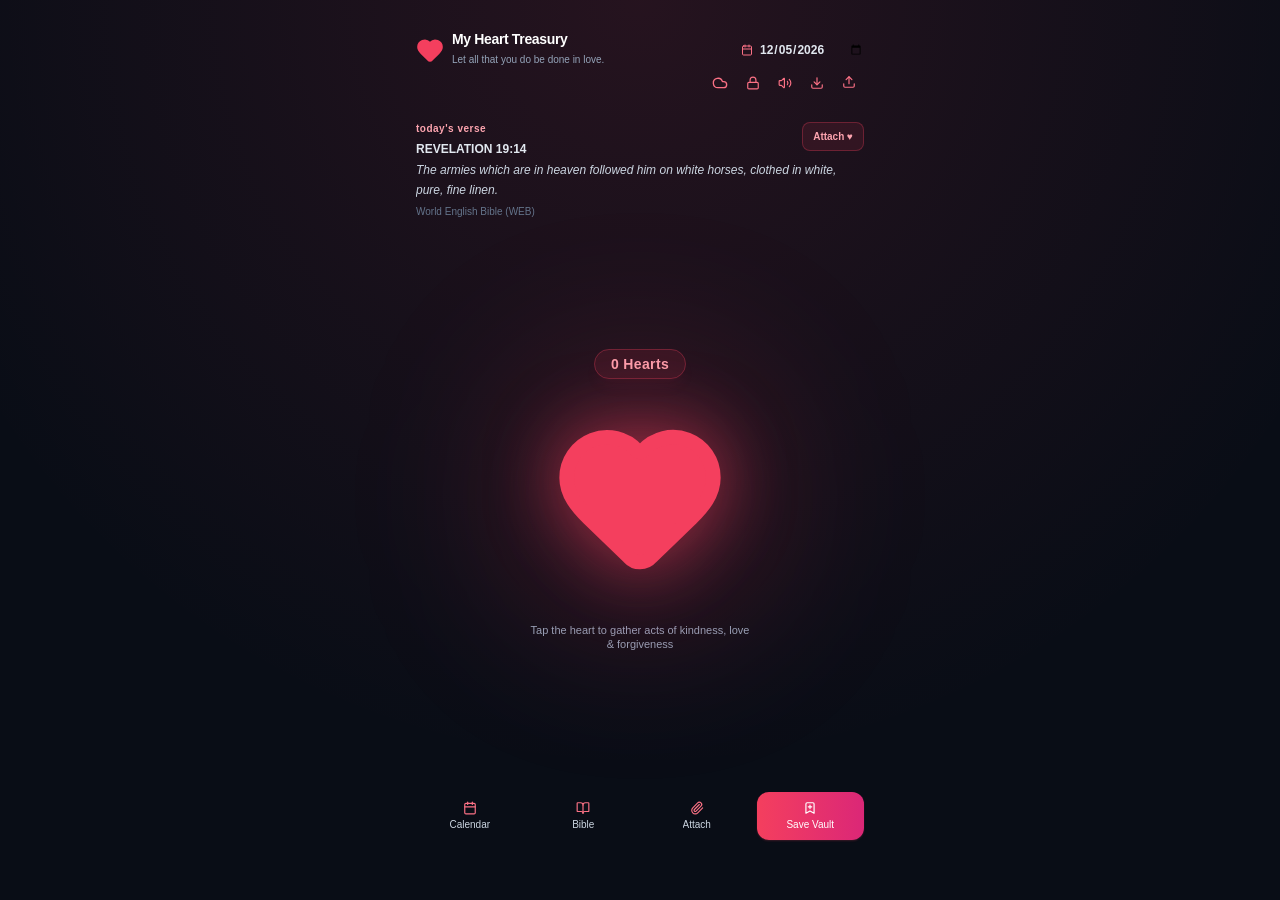
==== index.html @ 2ebb89ec "Update index.html" ====
<!DOCTYPE html>
<html lang="en">
<head>
    <meta charset="UTF-8">
    <meta name="viewport" content="width=device-width, initial-scale=1.0, viewport-fit=cover">
    <title>My Heart Treasury</title>
    
    <!-- Localized Content Security Policy (Zero Third-Party CDN Dependencies) -->
    <meta http-equiv="Content-Security-Policy" content="
        default-src 'self';
        script-src 'self' 'unsafe-inline' https://accounts.google.com;
        style-src 'self' 'unsafe-inline' https://fonts.googleapis.com;
        font-src 'self' https://fonts.gstatic.com;
        connect-src 'self' https://accounts.google.com https://www.googleapis.com;
        frame-src 'self' https://accounts.google.com;
        img-src 'self' data: blob: https://*.googleusercontent.com;
        media-src 'self' data: blob:;
        object-src 'none';
        base-uri 'self';
        form-action 'self';
    ">

    <!-- Google Identity Services Library -->
    <script src="https://accounts.google.com/gsi/client" async defer></script>
    
    <!-- PWA Manifest & Theme -->
    <link rel="manifest" href="manifest.json">
    <meta name="theme-color" content="#f43f5e">

    <!-- iOS Standalone App Support -->
    <meta name="mobile-web-app-capable" content="yes">
    <meta name="apple-mobile-web-app-capable" content="yes">
    <meta name="apple-mobile-web-app-status-bar-style" content="black-translucent">
    <meta name="apple-mobile-web-app-title" content="Heart Treasury">

    <!-- Localized Styling & Typography -->
    <link href="https://fonts.googleapis.com/css2?family=Plus+Jakarta+Sans:wght@300;400;500;600;700;800&display=swap" rel="stylesheet">
    <link rel="stylesheet" href="css/styles.css">

    <!-- Local Tailwind Engine & Local Icons -->
    <script src="js/tailwind.js"></script>
    <script src="js/lucide.js"></script>
</head>
<body class="treasury-body h-screen overflow-hidden flex flex-col justify-between p-4 pt-8">

    <!-- Compact App Header -->
    <header class="flex items-center justify-between w-full max-w-md mx-auto">
        <div class="flex items-center gap-2">
            <i data-lucide="heart" class="w-7 h-7 text-rose-500 fill-rose-500 animate-pulse"></i>
            <div>
                <h1 class="text-sm font-semibold text-white tracking-tight leading-none">My Heart Treasury</h1>
                <p class="text-[10px] text-slate-400 mt-1.5">Let all that you do be done in love.</p>
            </div>
        </div>
        
        <div class="flex items-center">
       <!-- Compact Session Bar -->
    <section class="flex items-center justify-between w-full max-w-md mx-auto">
        <div class="home-date-control flex items-center justify-center text-xs">
            <div class="flex items-center justify-center gap-1.5 text-slate-300 font-medium">
                <i data-lucide="calendar" class="w-3 h-3 text-rose-400"></i>
                <input type="date" id="savingsDate" class="bg-transparent text-slate-200 focus:outline-none font-semibold">
            </div>
    </header>
            
            <div class="flex items center justify-end gap-0.5 mt-0.2 mb-2 w-full max-w-md mx-auto">
    <!-- Google Drive Sync Button -->
    <button id="gdriveSyncBtn" class="p-2 rounded-xl bg-transparent text-rose-400 hover:bg-slate-700/50 transition" title="Sync to Google Drive">
        <i data-lucide="cloud" class="w-4 h-4"></i>
    </button>
    <button id="openPinSettingsBtn" class="p-2 rounded-xl bg-transparent text-rose-400 hover:bg-slate-700/50 transition" title="Set PIN Lock">
        <i data-lucide="lock" class="w-3.5 h-3.5"></i>
    </button>
    <button id="soundToggleBtn" class="p-2 rounded-xl bg-transparent text-rose-400 hover:bg-slate-700/50 transition" aria-label="Toggle Sound">
        <i id="soundIcon" data-lucide="volume-2" class="w-3.5 h-3.5"></i>
    </button>
    <button id="exportBtn" class="p-2 rounded-xl bg-transparent text-rose-400 hover:bg-slate-700/50 transition" title="Export Backup">
        <i data-lucide="download" class="w-3.5 h-3.5"></i>
    </button>
    <label id="importBtn" class="p-2 rounded-xl bg-transparent text-rose-400 hover:bg-slate-700/50 transition cursor-pointer" title="Import Backup">
        <i data-lucide="upload" class="w-3.5 h-3.5"></i>
        <input type="file" id="importFileInput" accept=".json" class="hidden">
    </label>
</div>
    </section>
    <!-- Compact Verse of the Day — Main Screen -->
    <section
        id="homeVerseOfDay"
        class="home-vod-card w-full max-w-md mx-auto rounded-xl bg-transparent"
        aria-label="Verse of the Day"
    >
        <div class="flex items-center justify-between gap-2">
            <div class="min-w-0">
                <span class="text-[10px] font-bold text-rose-300 lowercase tracking-wider">
                    Today's Verse
                </span>
                <p
                    id="vodReference"
                    class="text-xs font-semibold text-slate-200 mt-0.5"
                >
                    Loading reference...
                </p>
            </div>

            <button
                id="attachVodBtn"
                type="button"
                class="shrink-0 px-2.5 py-1.5 rounded-lg text-[10px] font-semibold text-rose-300 border border-rose-500/30 bg-rose-500/10 hover:bg-rose-500/20"
                title="Attach today's Bible verse to your heart deposit"
            >
                Attach ♥
            </button>
        </div>

        <p
            id="vodText"
            class="text-xs text-slate-300 italic leading-relaxed mt-1"
            style="display:-webkit-box;-webkit-line-clamp:2;-webkit-box-orient:vertical;overflow:hidden;"
        >
            Loading today's Scripture...
        </p>

        <p
            id="vodVersionLabel"
            class="text-[10px] text-slate-500 mt-1"
        ></p>
    </section>
    <!-- The Beating Heart Centerpiece -->
    <section class="home-heart-section flex-1 flex flex-col items-center justify-center relative w-full max-w-md mx-auto">
        <div id="particleCanvas" class="particle-layer"></div>

        <!-- Heart Badge Counter -->
        <div class="mb-4">
            <span id="heartCountBadge" class="px-4 py-1.5 rounded-full bg-rose-500/10 border border-rose-500/30 text-rose-300 font-bold text-sm tracking-wide shadow-lg shadow-rose-500/5">0 Hearts</span>
        </div>

        <!-- Big Beating Red Heart Button -->
        <button id="tapHeartBtn" class="heart-trigger-btn beating-heart group relative focus:outline-none transition-transform active:scale-95 flex items-center justify-center p-4" aria-label="Collect Heart">
            <div class="absolute inset-0 bg-rose-500/20 blur-3xl rounded-full scale-125 animate-pulse"></div>
            <i data-lucide="heart" class="heart-svg w-36 h-36 md:w-44 md:h-44 text-rose-500 fill-rose-500 drop-shadow-[0_0_35px_rgba(244,63,94,0.6)]"></i>
        </button>
        
        <p class="text-[11px] text-slate-400 text-center mt-6 max-w-[220px] font-medium leading-tight">
            Tap the heart to gather acts of kindness, love & forgiveness
        </p>
    </section>

   <!-- Bottom Action Bar: Calendar, Bible, Attach & Save Vault (Smaller & Transparent) -->
<div class="home-action-bar w-full max-w-md mx-auto grid grid-cols-4 gap-1.5 pt-2">
    <button id="openCalendarBtn" class="py-1.5 px-1 bg-transparent hover:bg-white/5 text-slate-300 hover:text-white rounded-xl font-medium text-[10px] flex flex-col items-center justify-center gap-0.5 transition-colors">
        <i data-lucide="calendar" class="w-3.5 h-3.5 text-rose-400"></i>
        <span>Calendar</span>
    </button>

    <button id="openBibleModalBtn" class="py-1.5 px-1 bg-transparent hover:bg-white/5 text-slate-300 hover:text-white rounded-xl font-medium text-[10px] flex flex-col items-center justify-center gap-0.5 transition-colors">
        <i data-lucide="book-open" class="w-3.5 h-3.5 text-rose-400"></i>
        <span>Bible</span>
    </button>

    <button id="openAttachmentModalBtn" class="py-1.5 px-1 bg-transparent hover:bg-white/5 text-slate-300 hover:text-white rounded-xl font-medium text-[10px] flex flex-col items-center justify-center gap-0.5 transition-colors">
        <i data-lucide="paperclip" class="w-3.5 h-3.5 text-rose-400"></i>
        <span id="attachmentIndicator" class="truncate max-w-[70px]">Attach</span>
    </button>

    <button id="saveTreasuryBtn" class="py-1.5 px-1 bg-gradient-to-r from-rose-500 to-pink-600 hover:from-rose-600 hover:to-pink-700 text-white rounded-xl font-medium text-[10px] flex flex-col items-center justify-center gap-0.5 shadow-sm shadow-rose-500/20 transition-all">
        <i data-lucide="bookmark-plus" class="w-3.5 h-3.5"></i>
        <span>Save Vault</span>
    </button>
</div>

    <!-- Bible Study Modal Interface -->
    <div id="bibleStudyModal" class="modal-backdrop hidden">
        <div class="modal-card max-w-2xl h-[85vh] flex flex-col">
            <!-- Header -->
            <div class="modal-header border-b border-slate-800 pb-3">
                <div class="flex items-center gap-2">
                    <i data-lucide="book-open" class="text-rose-400 w-5 h-5"></i>
                    <h3 class="font-bold text-slate-100">Heart Treasury Bible Study</h3>
                </div>
                <button id="closeBibleModalBtn" class="modal-close-btn">&times;</button>
            </div>

            <!-- Controls Toolbar: Version Selector -->
            <div class="py-3 flex items-center justify-between gap-2 border-b border-slate-800/60">
                <select id="bibleVersionSelect" class="w-full bg-slate-800 border border-slate-700 text-xs text-slate-200 rounded-xl px-3 py-2 focus:outline-none focus:border-rose-500">
                    <!-- Populated dynamically -->
                </select>
            </div>

            <!-- Scripture Reading Pane -->
            <div id="bibleReaderContent" class="flex-1 overflow-y-auto space-y-3 pr-2 my-2 text-slate-200 text-sm">
                <!-- Dynamic Scripture verses -->
            </div>

           
<!-- Bible Reader Bottom Action Dock -->
<div class="bible-reader-footer">

    <div class="bible-footer-top">
        <span id="bibleReadingReference"
              class="text-slate-400 font-medium">
            Genesis 1
        </span>

        <!-- Icon-only action dock -->
        <div id="bibleActionDock"
             class="bible-action-dock"
             role="toolbar"
             aria-label="Bible verse actions">

            <button id="bibleHighlightBtn"
                    type="button"
                    class="bible-icon-action"
                    aria-label="Highlight selected verses"
                    title="Highlight">
                <i data-lucide="highlighter"></i>
            </button>

            <button id="bibleBookmarkBtn"
                    type="button"
                    class="bible-icon-action"
                    aria-label="Bookmark selected verses"
                    title="Bookmark">
                <i data-lucide="bookmark"></i>
            </button>

            <button id="bibleCopyBtn"
                    type="button"
                    class="bible-icon-action"
                    aria-label="Copy selected verses"
                    title="Copy">
                <i data-lucide="copy"></i>
            </button>

            <button id="attachSelectedVersesBtn"
                    type="button"
                    class="bible-icon-action"
                    aria-label="Attach selected verses to Heart Treasury"
                    title="Attach to Heart">
                <i data-lucide="heart"></i>
            </button>

            <button id="downloadVerseImgBtn"
                    type="button"
                    class="bible-icon-action"
                    aria-label="Download selected verse as an image"
                    title="Download verse image">
                <i data-lucide="image"></i>
            </button>

        </div>
    </div>

    <!-- Small highlight palette; hidden until requested -->
    <div id="bibleHighlightMenu"
         class="bible-highlight-menu hidden">

        <select id="bibleHighlightColorSelect"
                class="bible-highlight-select"
                aria-label="Choose highlight color">

            <option value="yellow">Yellow</option>
            <option value="green">Green</option>
            <option value="blue">Blue</option>
            <option value="pink">Pink</option>

        </select>

        <button id="applyBibleHighlightBtn"
                type="button"
                class="bible-icon-action"
                aria-label="Apply highlight"
                title="Apply highlight">
            <i data-lucide="check"></i>
        </button>

        <button id="removeBibleHighlightBtn"
                type="button"
                class="bible-icon-action"
                aria-label="Remove highlight"
                title="Remove highlight">
            <i data-lucide="eraser"></i>
        </button>

    </div>

    <!-- Accessible status announcements -->
    <span id="bibleHighlightStatus"
          class="sr-only"
          aria-live="polite"></span>

    <span id="bibleSelectionStatus"
          class="sr-only"
          aria-live="polite"></span>

</div>

    </div> <!-- Closes bible-reader-footer -->

</div> <!-- Closes modal-card -->
</div> <!-- Closes bibleStudyModal -->

<!-- PIN Lock / Startup Modal -->
    <div id="pinLockModal" class="fixed inset-0 bg-slate-950/90 z-50 flex items-center justify-center hidden">
        <div class="bg-slate-900 border border-slate-800 p-6 rounded-2xl max-w-sm w-full text-center space-y-4 shadow-2xl">
            <div class="text-rose-400 text-3xl" id="pinIcon">🔒</div>
            <h2 id="pinModalTitle" class="text-xl font-bold text-slate-100">Unlock Your Treasury</h2>
            <p id="pinModalDesc" class="text-xs text-slate-400">Enter your PIN code to access your vault.</p>
            
            <input type="password" id="pinInput" maxlength="6" class="w-full bg-slate-800 border border-slate-700 text-center text-2xl tracking-widest rounded-xl py-2.5 text-white focus:outline-none focus:border-rose-500" placeholder="••••" autocomplete="off">
            
            <button id="submitPinBtn" class="w-full bg-rose-500 hover:bg-rose-600 text-white font-semibold py-2.5 rounded-xl transition shadow-lg shadow-rose-500/20">Unlock</button>
            <button id="cancelPinBtn" class="text-xs text-slate-500 hover:text-slate-400 hidden">Cancel</button>
        </div>
    </div>

    <!-- Custom Styled App Modal / Dialog -->
    <div id="appModal" class="fixed inset-0 bg-slate-950/90 z-50 flex items-center justify-center hidden">
        <div class="bg-slate-900 border border-slate-800 p-6 rounded-2xl max-w-sm w-full text-center space-y-4 shadow-2xl">
            <div class="text-rose-400 text-3xl" id="appModalIcon">✨</div>
            <h2 id="appModalTitle" class="text-xl font-bold text-slate-100">Notice</h2>
            <p id="appModalDesc" class="text-xs text-slate-400">Message goes here...</p>
            
            <input type="password" id="appModalInput" maxlength="6" class="w-full bg-slate-800 border border-slate-700 text-center text-2xl tracking-widest rounded-xl py-2.5 text-white focus:outline-none focus:border-rose-500 hidden" placeholder="••••" autocomplete="off">
            
            <div class="flex gap-2 pt-2">
                <button id="appModalCancelBtn" class="flex-1 bg-slate-800 hover:bg-slate-700 text-slate-300 font-semibold py-2.5 rounded-xl transition hidden">Cancel</button>
                <button id="appModalOkBtn" class="flex-1 bg-rose-500 hover:bg-rose-600 text-white font-semibold py-2.5 rounded-xl transition shadow-lg shadow-rose-500/20">OK</button>
            </div>
        </div>
    </div>

    <!-- Attachment Modal -->
    <div id="attachmentModal" class="modal-backdrop hidden">
        <div class="modal-card">
            <div class="modal-header">
                <h3>Attach Memory Note</h3>
                <button id="closeAttachmentModalBtn" class="modal-close-btn">&times;</button>
            </div>

            <div class="space-y-4">
                <div>
                    <label class="form-label" for="heartNoteInput">Memory Note (Kindness, Love & Forgiveness)</label>
                    <textarea id="heartNoteInput" rows="2" placeholder="Write a note of kindness, love, or forgiveness..." class="form-input"></textarea>
                </div>

                <div class="space-y-2">
                    <label class="form-label">Add Media (Photo or 3s Video Clip)</label>
                    <div class="flex gap-2">
                        <label class="btn-media-choice">
                            <i data-lucide="image" class="w-4 h-4"></i>
                            <span>Upload Photo</span>
                            <input type="file" id="photoInput" accept="image/*" class="hidden">
                        </label>

                        <button id="startRecorderBtn" class="btn-media-choice">
                            <i data-lucide="video" class="w-4 h-4"></i>
                            <span id="recorderStatusLabel">Record 3s Clip</span>
                        </button>
                    </div>
                </div>

                <div id="cameraViewportContainer" class="camera-preview hidden">
                    <video id="cameraPreview" autoplay muted playsinline class="w-full h-40 object-cover rounded-lg"></video>
                    <div id="recordProgress" class="progress-bar-fill"></div>
                </div>

                <div id="mediaPreviewBox" class="media-preview-container hidden">
                    <div id="previewContent"></div>
                    <button id="clearMediaBtn" class="btn-clear-media">Remove Media</button>
                </div>
            </div>

            <div class="modal-footer mt-4">
                <button id="confirmAttachmentBtn" class="btn-primary w-full justify-center">Confirm Attachment</button>
            </div>
        </div>
    </div>

    <!-- Calendar & History Modal -->
    <div id="calendarModal" class="modal-backdrop hidden">
        <div class="modal-card max-w-xl">
            <div class="modal-header">
                <div class="flex items-center gap-2">
                    <i data-lucide="calendar" class="text-rose-400 w-5 h-5"></i>
                    <h3 id="calendarMonthLabel">Calendar Treasury</h3>
                </div>
                <button id="closeCalendarModalBtn" class="modal-close-btn">&times;</button>
            </div>

            <div id="calendarGrid" class="calendar-grid"></div>

            <div class="date-summary-card">
                <div>
                    <h4 id="selectedDateTitle" class="font-semibold text-rose-300">Select a Date</h4>
                    <p id="selectedDateHeartsCount" class="text-xs text-slate-400">Total hearts: 0</p>
                </div>
                <button id="viewMemoriesBtn" class="btn-secondary hidden">
                    <i data-lucide="eye" class="w-4 h-4 text-rose-400"></i>
                    <span>View Day's Memories</span>
                </button>
            </div>
        </div>
    </div>

    <!-- Timeline / Day's Memories Modal -->
    <div id="timelineModal" class="modal-backdrop hidden">
        <div class="modal-card max-w-md">
            <div class="modal-header">
                <h3 id="timelineModalTitle" class="font-bold text-rose-300">Memories</h3>
                <button id="closeTimelineModalBtn" class="modal-close-btn">&times;</button>
            </div>
            <div id="timelineList" class="timeline-scroll-container"></div>
        </div>
    </div>

    <!-- Core Scripts (Including bible.js added safely) -->
    <script src="js/storage.js"></script>
    <script src="js/audio.js"></script>
    <script src="js/media.js"></script>
    <script src="js/bible.js"></script>
    <script src="js/app.js"></script>

    <!-- Force Lucide Icon Rendering -->
    <script>
        document.addEventListener('DOMContentLoaded', () => {
            if (typeof lucide !== 'undefined' && lucide.createIcons) {
                lucide.createIcons();
            }
        });
    </script>
</body>
</html>
---- css/styles.css ----
:root {
    --bg-dark: #090d16;
    --card-bg: rgba(15, 23, 42, 0.75);
    --card-border: rgba(244, 63, 94, 0.18);
    --rose-accent: #f43f5e;
    --blue-accent: #3b82f6;
}

body.treasury-body {
    background-color: var(--bg-dark);
    background-image: radial-gradient(circle at 50% 0%, rgba(244, 63, 94, 0.12), transparent 70%);
    color: #f8fafc;
    font-family: 'Plus Jakarta Sans', sans-serif;
    height: 100vh;
    max-height: 100vh;
    overflow: hidden;
    margin: 0;
    box-sizing: border-box;
    -webkit-tap-highlight-color: transparent;
}

button, label {
    touch-action: manipulation;
}

.header-container {
    max-width: 56rem;
    margin: 0 auto;
    display: flex;
    justify-content: space-between;
    align-items: center;
    width: 100%;
}

.logo-group {
    display: flex;
    align-items: center;
    gap: 0.75rem;
}

.logo-icon {
    width: 2rem;
    height: 2rem;
}

.logo-title {
    font-size: 1.25rem;
    font-weight: 700;
    letter-spacing: -0.02em;
}

.logo-subtitle {
    font-size: 0.75rem;
    color: #94a3b8;
}

.header-actions {
    display: flex;
    align-items: center;
    gap: 0.5rem;
}

.workspace-grid {
    max-width: 56rem;
    margin: 0 auto;
    display: grid;
    grid-template-columns: 1fr;
    gap: 1rem;
    width: 100%;
}

@media (min-width: 768px) {
    .workspace-grid {
        grid-template-columns: 1fr 1.3fr;
    }
}

.glass-panel {
    background: var(--card-bg);
    backdrop-filter: blur(16px);
    border: 1px solid var(--card-border);
    border-radius: 1rem;
    padding: 1.25rem;
    box-shadow: 0 20px 25px -5px rgba(0, 0, 0, 0.5);
}

.section-title {
    display: flex;
    align-items: center;
    gap: 0.5rem;
    font-weight: 600;
}

.form-label {
    display: block;
    font-size: 0.75rem;
    font-weight: 500;
    color: #94a3b8;
    margin-bottom: 0.375rem;
}

.form-input {
    width: 100%;
    background: rgba(30, 41, 59, 0.8);
    border: 1px solid #334155;
    border-radius: 0.5rem;
    padding: 0.5rem 0.75rem;
    color: #fff;
    font-size: 0.875rem;
    outline: none;
    transition: border-color 0.2s;
}

.form-input:focus {
    border-color: var(--rose-accent);
}

.btn-duration {
    background: rgba(30, 41, 59, 0.6);
    border: 1px solid #334155;
    color: #94a3b8;
    padding: 0.375rem 0.625rem;
    border-radius: 0.375rem;
    font-size: 0.7rem;
    font-weight: 600;
    cursor: pointer;
    transition: all 0.2s;
}

.btn-duration.active {
    background: rgba(244, 63, 94, 0.2);
    border-color: var(--rose-accent);
    color: #fecdd3;
}

.timer-display-card {
    background: rgba(15, 23, 42, 0.9);
    border: 1px solid #1e293b;
    border-radius: 0.75rem;
    padding: 0.75rem;
    text-align: center;
}

.timer-label {
    font-size: 0.65rem;
    text-transform: uppercase;
    letter-spacing: 0.05em;
    color: #64748b;
}

.timer-value {
    font-size: 1.5rem;
    font-weight: 800;
    color: var(--rose-accent);
    font-family: monospace;
}

.heart-trigger-btn {
    background: transparent;
    border: none;
    cursor: pointer;
    outline: none;
    transition: transform 0.15s cubic-bezier(0.175, 0.885, 0.32, 1.275);
    display: flex;
    align-items: center;
    justify-content: center;
}

.heart-trigger-btn:active {
    transform: scale(0.88);
}

.heart-svg {
    fill: var(--rose-accent);
    color: var(--rose-accent);
}

.count-badge {
    background: rgba(244, 63, 94, 0.15);
    border: 1px solid rgba(244, 63, 94, 0.3);
    color: #fecdd3;
    padding: 0.25rem 0.875rem;
    border-radius: 9999px;
    font-size: 0.875rem;
    font-weight: 700;
}

.tap-hint {
    font-size: 0.75rem;
    color: #64748b;
    margin-top: 0.75rem;
    text-align: center;
}

.action-bar {
    margin-top: 1rem;
    display: flex;
    gap: 0.75rem;
    width: 100%;
}

.btn-primary {
    background: var(--rose-accent);
    color: #fff;
    font-weight: 600;
    font-size: 0.875rem;
    padding: 0.5rem 1rem;
    border-radius: 0.5rem;
    display: flex;
    align-items: center;
    gap: 0.5rem;
    cursor: pointer;
    border: none;
}

.btn-secondary {
    background: rgba(30, 41, 59, 0.8);
    border: 1px solid #334155;
    color: #e2e8f0;
    font-size: 0.875rem;
    padding: 0.625rem 1rem;
    border-radius: 0.5rem;
    display: flex;
    align-items: center;
    gap: 0.5rem;
    cursor: pointer;
    flex: 1;
    justify-content: center;
}

.btn-blue-save {
    background: var(--blue-accent);
    color: #fff;
    font-weight: 600;
    font-size: 0.875rem;
    padding: 0.625rem 1.25rem;
    border-radius: 0.5rem;
    display: flex;
    align-items: center;
    gap: 0.5rem;
    cursor: pointer;
    border: none;
    box-shadow: 0 4px 14px rgba(59, 130, 246, 0.35);
}

.btn-icon {
    background: rgba(30, 41, 59, 0.8);
    border: 1px solid #334155;
    padding: 0.5rem;
    border-radius: 0.5rem;
    cursor: pointer;
    display: inline-flex;
    align-items: center;
    justify-content: center;
}

.modal-backdrop {
    position: fixed;
    inset: 0;
    background: rgba(0, 0, 0, 0.75);
    backdrop-filter: blur(8px);
    display: flex;
    align-items: center;
    justify-content: center;
    padding: 1rem;
    z-index: 50;
}

.modal-card {
    background: #0f172a;
    border: 1px solid #334155;
    border-radius: 1rem;
    padding: 1.5rem;
    width: 100%;
    max-width: 28rem;
    box-shadow: 0 25px 50px -12px rgba(0, 0, 0, 0.7);
}

.modal-header {
    display: flex;
    justify-content: space-between;
    align-items: center;
    margin-bottom: 1rem;
}

.modal-close-btn {
    color: #64748b;
    font-size: 1.5rem;
    line-height: 1;
    cursor: pointer;
    background: transparent;
    border: none;
}

.btn-media-choice {
    flex: 1;
    background: rgba(30, 41, 59, 0.6);
    border: 1px dashed #475569;
    padding: 0.75rem;
    border-radius: 0.5rem;
    display: flex;
    align-items: center;
    justify-content: center;
    gap: 0.5rem;
    font-size: 0.75rem;
    color: #cbd5e1;
    cursor: pointer;
}

.camera-preview {
    position: relative;
    border-radius: 0.5rem;
    overflow: hidden;
    background: #000;
}

.progress-bar-fill {
    position: absolute;
    bottom: 0;
    left: 0;
    height: 4px;
    background: var(--rose-accent);
    width: 0%;
    transition: width 0.1s linear;
}

.media-preview-container {
    margin-top: 0.5rem;
    padding: 0.5rem;
    background: #1e293b;
    border-radius: 0.5rem;
    border: 1px solid #334155;
}

.btn-clear-media {
    margin-top: 0.5rem;
    font-size: 0.75rem;
    color: var(--rose-accent);
    text-decoration: underline;
    background: transparent;
    border: none;
    cursor: pointer;
}

.calendar-grid {
    display: grid;
    grid-template-columns: repeat(7, 1fr);
    gap: 0.375rem;
    margin-block: 1rem;
}

.calendar-day-cell {
    aspect-ratio: 1;
    border-radius: 0.5rem;
    background: rgba(30, 41, 59, 0.5);
    border: 1px solid rgba(51, 65, 85, 0.5);
    display: flex;
    flex-direction: column;
    align-items: center;
    justify-content: center;
    font-size: 0.75rem;
    cursor: pointer;
    transition: all 0.2s;
}

.calendar-day-cell.has-data {
    background: rgba(244, 63, 94, 0.15);
    border-color: rgba(244, 63, 94, 0.4);
    color: #fecdd3;
}

.date-summary-card {
    background: rgba(30, 41, 59, 0.6);
    border-radius: 0.5rem;
    padding: 0.75rem 1rem;
    display: flex;
    justify-content: space-between;
    align-items: center;
}

.timeline-scroll-container {
    max-height: 24rem;
    overflow-y: auto;
    display: flex;
    flex-direction: column;
    gap: 1rem;
    scrollbar-width: thin;
    scrollbar-color: #334155 transparent;
}

.timeline-scroll-container::-webkit-scrollbar {
    width: 6px;
}

.timeline-scroll-container::-webkit-scrollbar-thumb {
    background-color: #334155;
    border-radius: 3px;
}

.particle-layer {
    position: absolute;
    inset: 0;
    pointer-events: none;
}

@keyframes singleRestingHeartbeat {
    0% { transform: scale(1); }
    15% { transform: scale(1.12); }
    30% { transform: scale(1.0); }
    100% { transform: scale(1.0); }
}

.beating-heart {
    animation: singleRestingHeartbeat 1s infinite ease-in-out;
    transform-origin: center center;
    will-change: transform;
}

#appModal input::placeholder {
    color: #64748b;
    letter-spacing: normal;
    font-size: 1rem;
}

#bibleStudyModal.modal-backdrop {
    padding: 0.75rem;
    align-items: center;
}

#bibleStudyModal .modal-card {
    width: min(100%, 56rem);
    max-width: 56rem;
    height: 90vh;
    height: 90dvh;
    max-height: calc(100vh - 1.5rem);
    max-height: calc(100dvh - 1.5rem);
    min-height: 0;
    padding: 1rem;
    display: flex;
    flex-direction: column;
    overflow: hidden;
}

#bibleStudyModal .modal-header {
    flex: 0 0 auto;
    margin-bottom: 0.65rem;
    gap: 0.5rem;
}

#bibleStudyModal .modal-header h3 {
    font-size: 1rem;
    line-height: 1.35;
}

#bibleStudyModal .modal-close-btn {
    width: 2.75rem;
    height: 2.75rem;
    flex: 0 0 2.75rem;
    display: inline-flex;
    align-items: center;
    justify-content: center;
    border-radius: 0.65rem;
}

#bibleStudyModal .bible-toolbar {
    display: grid;
    grid-template-columns:
        minmax(0, 1.35fr)
        minmax(0, 1fr)
        minmax(0, 0.75fr);
    align-items: end;
    gap: 0.65rem;
    padding-block: 0.65rem;
    flex: 0 0 auto;
}

#bibleStudyModal .bible-control-field {
    display: flex;
    flex-direction: column;
    gap: 0.3rem;
    min-width: 0;
}

#bibleStudyModal .bible-control-field > span {
    font-size: 0.68rem;
    line-height: 1.2;
    letter-spacing: 0.07em;
}

#bibleStudyModal .bible-control-select {
    width: 100%;
    min-width: 0;
    min-height: 44px;
    padding: 0.5rem 0.65rem;
    font-size: 16px;
    line-height: 1.25;
    border-radius: 0.65rem;
}

#bibleStudyModal select:focus-visible,
#bibleStudyModal button:focus-visible,
#bibleStudyModal input:focus-visible {
    outline: 2px solid #fb7185;
    outline-offset: 2px;
}

#bibleStudyModal #bibleReaderContent {
    flex: 1 1 auto;
    flex-basis: 0;
    min-height: 0;
    max-height: none;
    margin-block: 0.6rem;
    padding: 0.25rem 0.4rem 0.75rem 0.1rem;
    overflow-x: hidden;
    overflow-y: auto;
    overscroll-behavior-y: contain;
    -webkit-overflow-scrolling: touch;
    touch-action: pan-y pinch-zoom;
    scrollbar-width: thin;
    scrollbar-color: #475569 transparent;
    font-size: 1rem;
}

#bibleStudyModal #bibleReaderContent > h4 {
    font-size: 1.05rem;
    line-height: 1.4;
    margin-bottom: 0.55rem;
}

#bibleStudyModal #bibleReaderContent > p {
    font-size: 0.78rem;
    line-height: 1.5;
}

#bibleStudyModal #bibleReaderContent > label {
    display: flex;
    align-items: flex-start;
    gap: 0.65rem;
    margin-block: 0.2rem;
    padding: 0.65rem 0.5rem;
    font-size: clamp(1.05rem, 2.2vw, 1.15rem);
    line-height: 1.75;
    color: #e2e8f0;
    overflow-wrap: anywhere;
    border-bottom: 1px solid rgba(148, 163, 184, 0.10);
    border-radius: 0.5rem;
}

#bibleStudyModal #bibleReaderContent > label:focus-within {
    outline: 2px solid rgba(251, 113, 133, 0.7);
    outline-offset: 2px;
}

#bibleStudyModal #bibleReaderContent > label input[type="checkbox"] {
    width: 1.15rem;
    height: 1.15rem;
    min-width: 1.15rem;
    margin-top: 0.4rem;
    flex: 0 0 auto;
    accent-color: #f43f5e;
}

#bibleStudyModal #bibleReaderContent > label strong {
    font-size: 0.9em;
}

#bibleStudyModal .bible-reader-footer {
    flex: 0 0 auto;
    flex-wrap: wrap;
    gap: 0.65rem;
    padding-top: 0.7rem;
}

#bibleStudyModal .bible-reader-footer > span {
    min-width: 0;
    font-size: 0.78rem;
}

#bibleStudyModal .bible-reader-footer > div {
    display: flex;
    flex-wrap: wrap;
    gap: 0.5rem;
}

#bibleStudyModal #downloadVerseImgBtn,
#bibleStudyModal #attachSelectedVersesBtn {
    min-height: 44px;
    padding: 0.55rem 0.75rem;
    justify-content: center;
    font-size: 0.75rem;
    line-height: 1.25;
}

@media (max-width: 640px) {
    #bibleStudyModal.modal-backdrop {
        padding: 0.4rem;
    }

    #bibleStudyModal .modal-card {
        width: 100%;
        height: 96vh;
        height: 96dvh;
        max-height: calc(100vh - 0.8rem);
        max-height: calc(100dvh - 0.8rem);
        padding: 0.75rem;
        border-radius: 0.9rem;
    }

    #bibleStudyModal .bible-toolbar {
        grid-template-columns: minmax(0, 1fr) minmax(0, 0.8fr);
        gap: 0.5rem;
        padding-block: 0.55rem;
    }

    #bibleStudyModal .bible-control-field--version {
        grid-column: 1 / -1;
    }

    #bibleStudyModal .bible-control-select {
        min-height: 44px;
        padding-inline: 0.55rem;
    }

    #bibleStudyModal #bibleReaderContent {
        padding-right: 0.2rem;
    }

    #bibleStudyModal #bibleReaderContent > label {
        font-size: 1.05rem;
        line-height: 1.7;
        padding-block: 0.65rem;
    }

    #bibleStudyModal .bible-reader-footer {
        display: grid;
        grid-template-columns: minmax(0, 1fr);
        gap: 0.5rem;
        padding-top: 0.6rem;
    }

    #bibleStudyModal .bible-reader-footer > span {
        grid-column: 1 / -1;
    }

    #bibleStudyModal .bible-reader-footer > div {
        display: grid;
        grid-template-columns: repeat(2, minmax(0, 1fr));
        gap: 0.45rem;
        width: 100%;
    }

    #bibleStudyModal #downloadVerseImgBtn,
    #bibleStudyModal #attachSelectedVersesBtn {
        min-width: 0;
        width: 100%;
        min-height: 44px;
        padding: 0.5rem 0.35rem;
        font-size: 0.7rem;
        white-space: normal;
        text-align: center;
    }
}

@media (max-height: 520px) {
    #bibleStudyModal .modal-card {
        height: 96vh;
        height: 96dvh;
        padding: 0.55rem;
    }

    #bibleStudyModal .modal-header {
        margin-bottom: 0.3rem;
        padding-bottom: 0.4rem;
    }

    #bibleStudyModal .bible-toolbar {
        padding-block: 0.35rem;
    }

    #bibleStudyModal #bibleReaderContent {
        margin-block: 0.3rem;
    }
}

/* ==========================================
   MY HEART TREASURY — BIBLE ACTION DOCK
   ========================================== */

#bibleStudyModal .bible-toolbar {
    grid-template-columns:
        minmax(0, 1.3fr)
        minmax(0, 1fr)
        minmax(0, 0.7fr);
    gap: 0.35rem;
}

#bibleStudyModal .bible-control-field--version {
    grid-column: auto;
}

#bibleStudyModal .bible-control-select {
    min-width: 0;
    min-height: 40px;
    padding: 0.35rem 0.5rem;
    font-size: 14px;
}

#bibleStudyModal .bible-reader-footer {
    flex: 0 0 auto;
    width: 100%;
    display: flex;
    flex-direction: column;
    align-items: center;
    gap: 0.4rem;
    border-top: 1px solid rgba(51, 65, 85, 0.7);
    padding-top: 0.45rem;
    padding-bottom: env(safe-area-inset-bottom, 0px);
}

#bibleStudyModal .bible-footer-top {
    width: 100%;
    display: flex;
    flex-direction: column;
    align-items: center;
    gap: 0.3rem;
}

#bibleStudyModal .bible-footer-top > span {
    align-self: flex-start;
    font-size: 0.72rem;
}

#bibleStudyModal .bible-action-dock {
    display: flex;
    justify-content: center;
    align-items: center;
    gap: 0.6rem;
    width: 100%;
}

#bibleStudyModal .bible-icon-action {
    width: 40px;
    height: 40px;
    min-width: 40px;
    min-height: 40px;
    padding: 0;
    display: inline-flex;
    align-items: center;
    justify-content: center;
    border: 1px solid rgba(71, 85, 105, 0.65);
    border-radius: 0.65rem;
    background: rgba(30, 41, 59, 0.75);
    color: #e2e8f0;
    cursor: pointer;
    transition: background 0.15s, border-color 0.15s;
}

#bibleStudyModal .bible-icon-action:hover:not(:disabled) {
    background: rgba(71, 85, 105, 0.8);
    border-color: rgba(244, 63, 94, 0.5);
}

#bibleStudyModal .bible-icon-action:disabled {
    opacity: 0.35;
    cursor: not-allowed;
}

#bibleStudyModal .bible-icon-action svg {
    width: 18px;
    height: 18px;
}

#bibleStudyModal .bible-highlight-menu {
    display: flex;
    justify-content: center;
    align-items: center;
    gap: 0.45rem;
    width: 100%;
}

#bibleStudyModal .bible-highlight-menu.hidden {
    display: none !important;
}

#bibleStudyModal .bible-highlight-select {
    min-height: 38px;
    max-width: 8rem;
    padding: 0.3rem 0.5rem;
    border: 1px solid #334155;
    border-radius: 0.5rem;
    background: #0f172a;
    color: #e2e8f0;
    font-size: 0.75rem;
}

#bibleStudyModal .bible-highlight-menu .bible-icon-action {
    width: 36px;
    height: 36px;
    min-width: 36px;
    min-height: 36px;
}

#bibleStudyModal #bibleReaderContent > label.bible-verse-bookmarked {
    box-shadow: inset 2px 0 0 #fb7185;
}

#bibleStudyModal .bible-icon-action:focus-visible {
    outline: 2px solid #fb7185;
    outline-offset: 3px;
}

@media (max-width: 640px) {
    #bibleStudyModal .bible-toolbar {
        grid-template-columns:
            minmax(0, 1.3fr)
            minmax(0, 1fr)
            minmax(0, 0.7fr);
        gap: 0.25rem;
    }

    #bibleStudyModal .bible-control-select {
        min-height: 40px;
        padding-inline: 0.4rem;
        font-size: 16px;
    }

    #bibleStudyModal .bible-action-dock {
        gap: 0.45rem;
    }

    #bibleStudyModal .bible-icon-action {
        width: 42px;
        height: 42px;
        min-width: 42px;
        min-height: 42px;
    }
}

/* ==========================================
   HOME SCREEN — MOBILE LAYOUT & SAFE AREAS
   ========================================== */

/* Use the visible mobile viewport and keep controls clear of device UI. */
body.treasury-body {
    height: 100vh;
    height: 100dvh;
    min-height: 100dvh;
    max-height: 100vh;
    max-height: 100dvh;
    overflow-x: hidden;
    overflow-y: auto;
    overscroll-behavior-y: contain;
    /* Baseline spacing for browsers without max() or safe-area env() support. */
    padding-top: 2rem;
    padding-right: 1rem;
    padding-bottom: 3.5rem;
    padding-left: 1rem;
    /* Modern devices receive their reported safe-area insets as well. */
    padding-top: max(2rem, calc(env(safe-area-inset-top, 0px) + 0.75rem));
    padding-right: max(1rem, env(safe-area-inset-right, 0px));
    padding-bottom: max(3.5rem, calc(env(safe-area-inset-bottom, 0px) + 1.5rem));
    padding-left: max(1rem, env(safe-area-inset-left, 0px));
}

.home-session-card,
.home-vod-card,
.home-action-bar {
    flex-shrink: 0;
}

.home-session-card,
.home-vod-card {
    margin-top: 0.5rem;
}

.home-date-control {
    text-align: center;
}

.home-heart-section {
    flex: 1 1 0%;
    min-height: 0;
    margin-top: 0;
    margin-bottom: 0;
}

.home-action-bar {
    flex-shrink: 0;
    margin-bottom: 0;
    padding-bottom: 0.25rem;
}

.home-action-bar > button {
    min-height: 3rem;
    touch-action: manipulation;
}

/* Keep the centerpiece proportionate on short phones and in landscape. */
@media (max-height: 700px) {
    .home-heart-section .heart-svg {
        width: clamp(6.5rem, 20vh, 9rem);
        height: clamp(6.5rem, 20vh, 9rem);
    }

    .home-heart-section .heart-trigger-btn {
        padding: 0.5rem;
    }

    .home-heart-section > p {
        margin-top: 0.875rem;
    }
}


/* Short screens remain scrollable so the bottom dock is never clipped. */
@media (max-height: 560px) {
    body.treasury-body {
        justify-content: flex-start;
        gap: 0.5rem;
    }

    .home-heart-section {
        flex: 0 0 auto;
        min-height: 11rem;
    }

    .home-action-bar {
        margin-top: 0.5rem;
    }
}
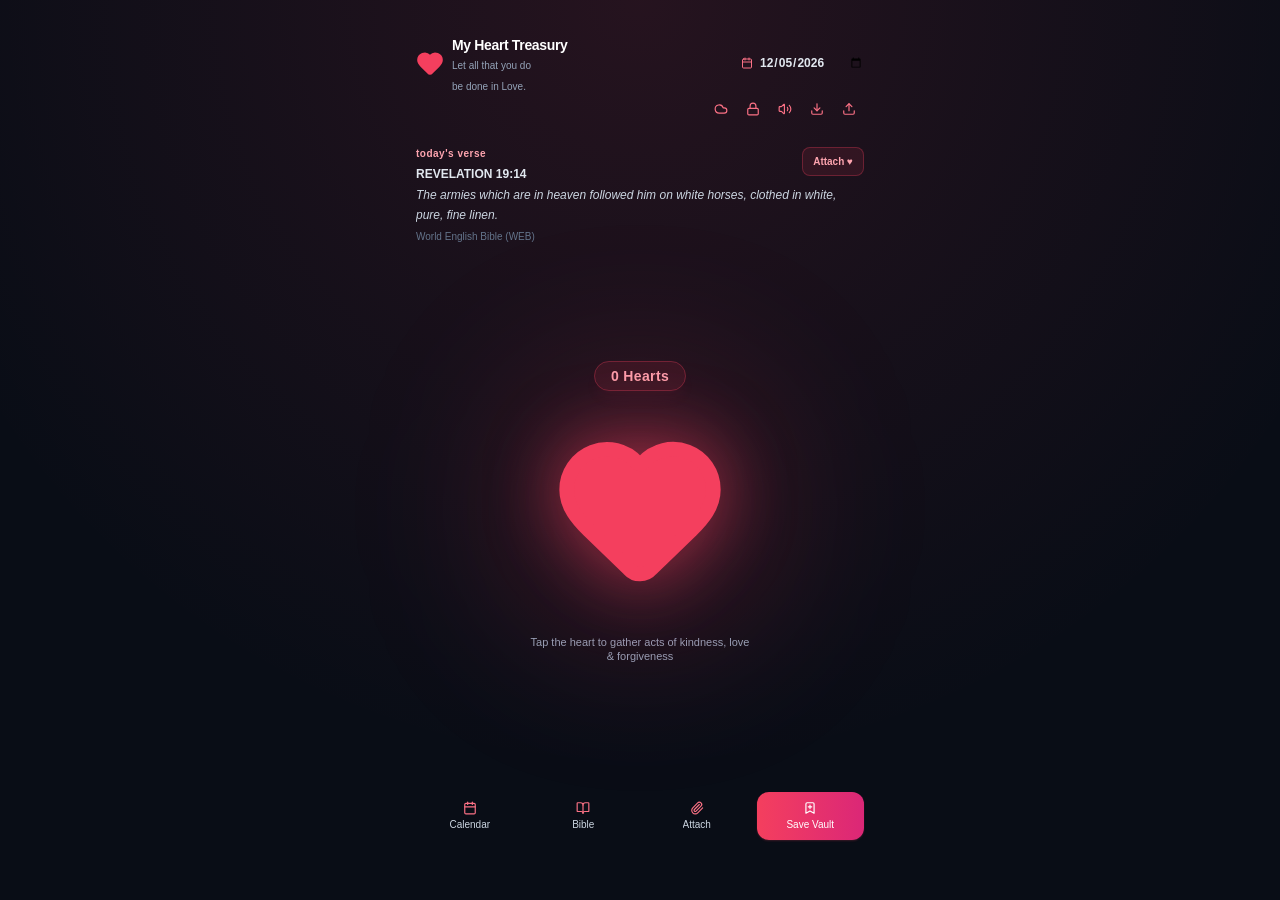
==== commit 92b9f8d6: "Update index.html" ====
--- a/index.html
+++ b/index.html
@@ -48,8 +48,10 @@
         <div class="flex items-center gap-2">
             <i data-lucide="heart" class="w-7 h-7 text-rose-500 fill-rose-500 animate-pulse"></i>
             <div>
+                <p class="text-[10px] text-slate-400 mt-1.5">    </p>
                 <h1 class="text-sm font-semibold text-white tracking-tight leading-none">My Heart Treasury</h1>
-                <p class="text-[10px] text-slate-400 mt-1.5">Let all that you do be done in love.</p>
+                <p class="text-[10px] text-slate-400 mt-1.5">Let all that you do</p>
+                <p class="text-[10px] text-slate-400 mt-1.5">be done in Love.</p>
             </div>
         </div>
         
@@ -66,7 +68,7 @@
             <div class="flex items center justify-end gap-0.5 mt-0.2 mb-2 w-full max-w-md mx-auto">
     <!-- Google Drive Sync Button -->
     <button id="gdriveSyncBtn" class="p-2 rounded-xl bg-transparent text-rose-400 hover:bg-slate-700/50 transition" title="Sync to Google Drive">
-        <i data-lucide="cloud" class="w-4 h-4"></i>
+        <i data-lucide="cloud" class="w-3.5 h-3.5"></i>
     </button>
     <button id="openPinSettingsBtn" class="p-2 rounded-xl bg-transparent text-rose-400 hover:bg-slate-700/50 transition" title="Set PIN Lock">
         <i data-lucide="lock" class="w-3.5 h-3.5"></i>
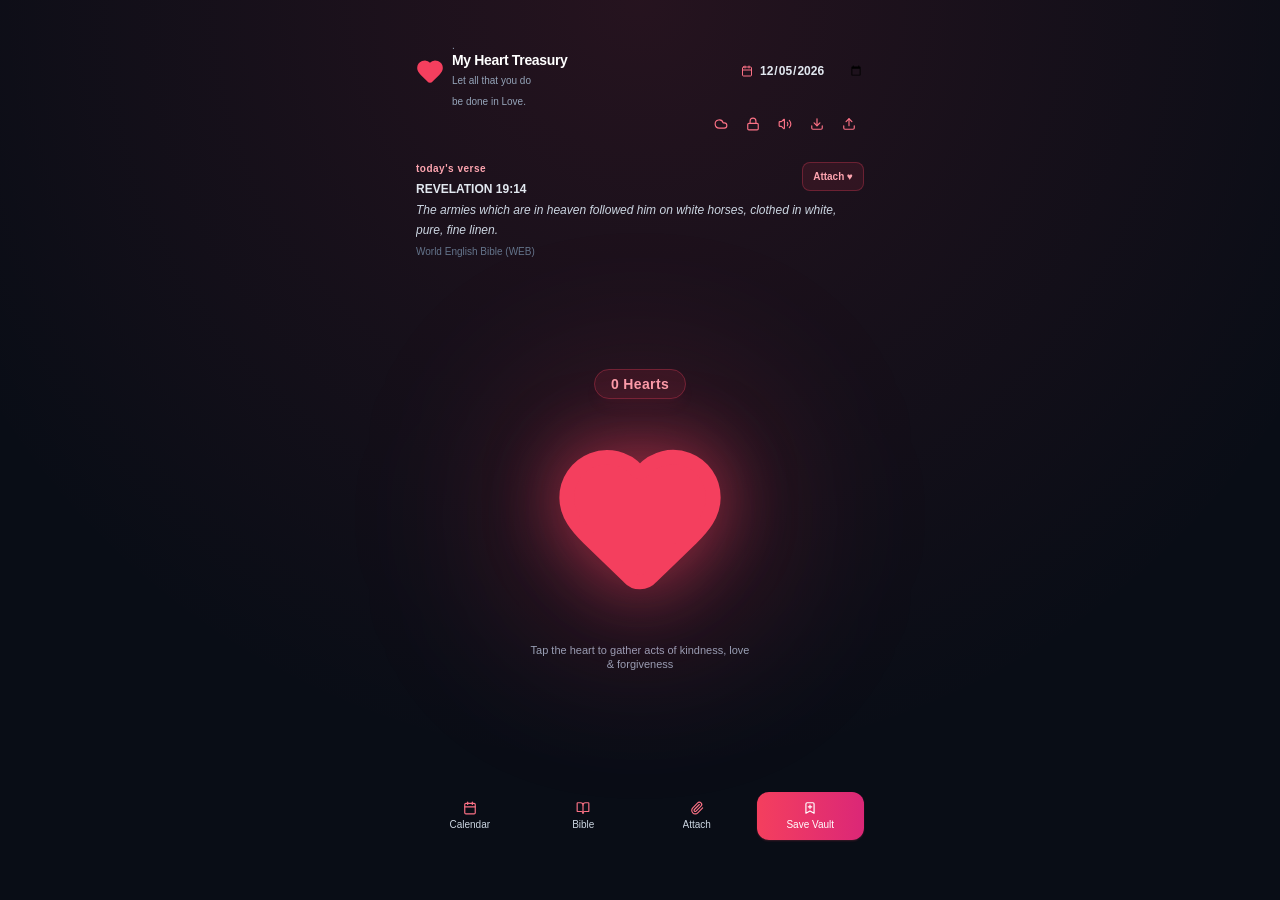
==== commit e0b3d91f: "Update index.html" ====
--- a/index.html
+++ b/index.html
@@ -48,7 +48,7 @@
         <div class="flex items-center gap-2">
             <i data-lucide="heart" class="w-7 h-7 text-rose-500 fill-rose-500 animate-pulse"></i>
             <div>
-                <p class="text-[10px] text-slate-400 mt-1.5">    </p>
+                <p class="text-[10px] text-slate-400 mt-1.5">.</p>
                 <h1 class="text-sm font-semibold text-white tracking-tight leading-none">My Heart Treasury</h1>
                 <p class="text-[10px] text-slate-400 mt-1.5">Let all that you do</p>
                 <p class="text-[10px] text-slate-400 mt-1.5">be done in Love.</p>
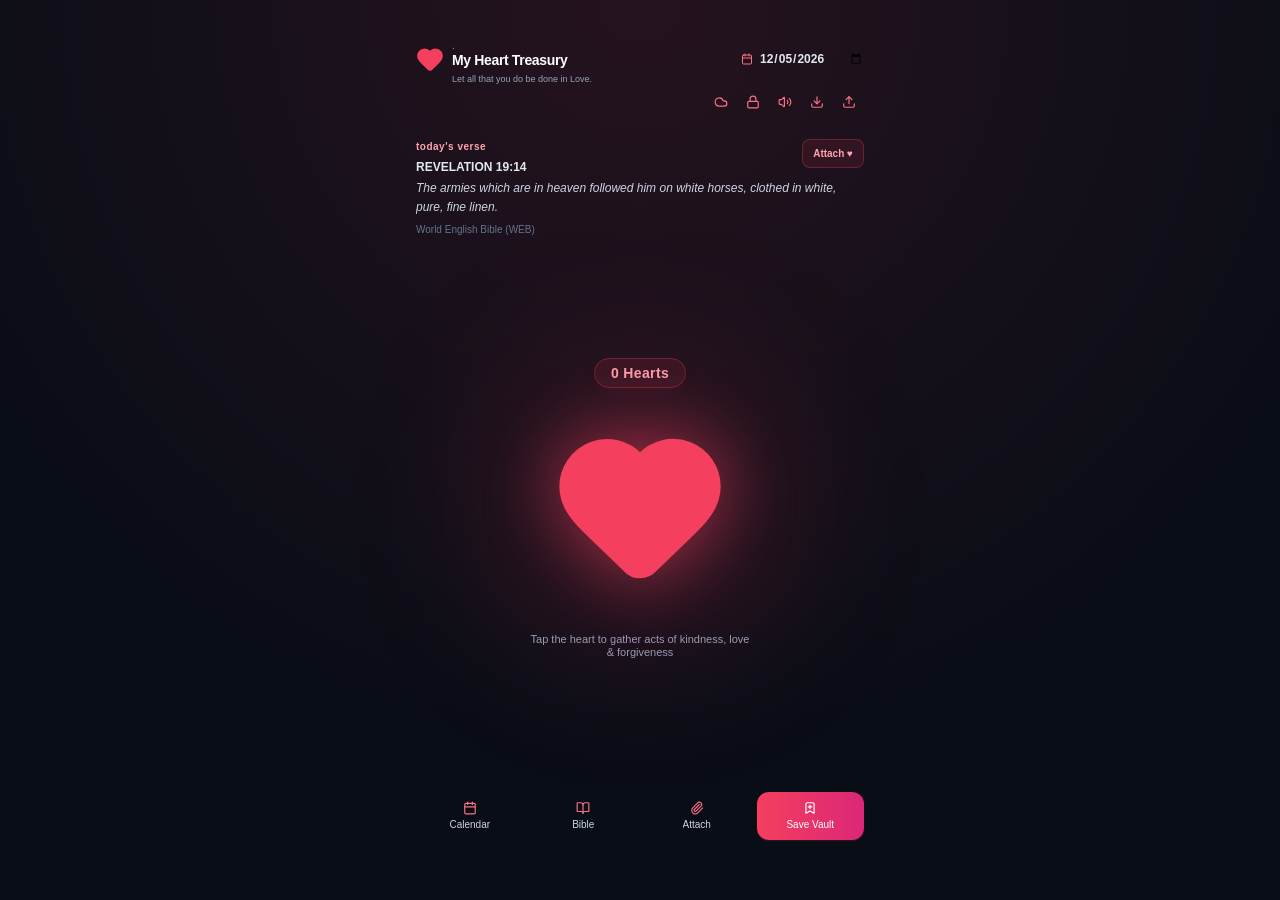
==== commit a667e4e8: "Update index.html" ====
--- a/index.html
+++ b/index.html
@@ -50,8 +50,7 @@
             <div>
                 <p class="text-[10px] text-slate-400 mt-1.5">.</p>
                 <h1 class="text-sm font-semibold text-white tracking-tight leading-none">My Heart Treasury</h1>
-                <p class="text-[10px] text-slate-400 mt-1.5">Let all that you do</p>
-                <p class="text-[10px] text-slate-400 mt-1.5">be done in Love.</p>
+                <p class="text-[9px] text-slate-400 mt-1.5">Let all that you do be done in Love.</p>
             </div>
         </div>
         
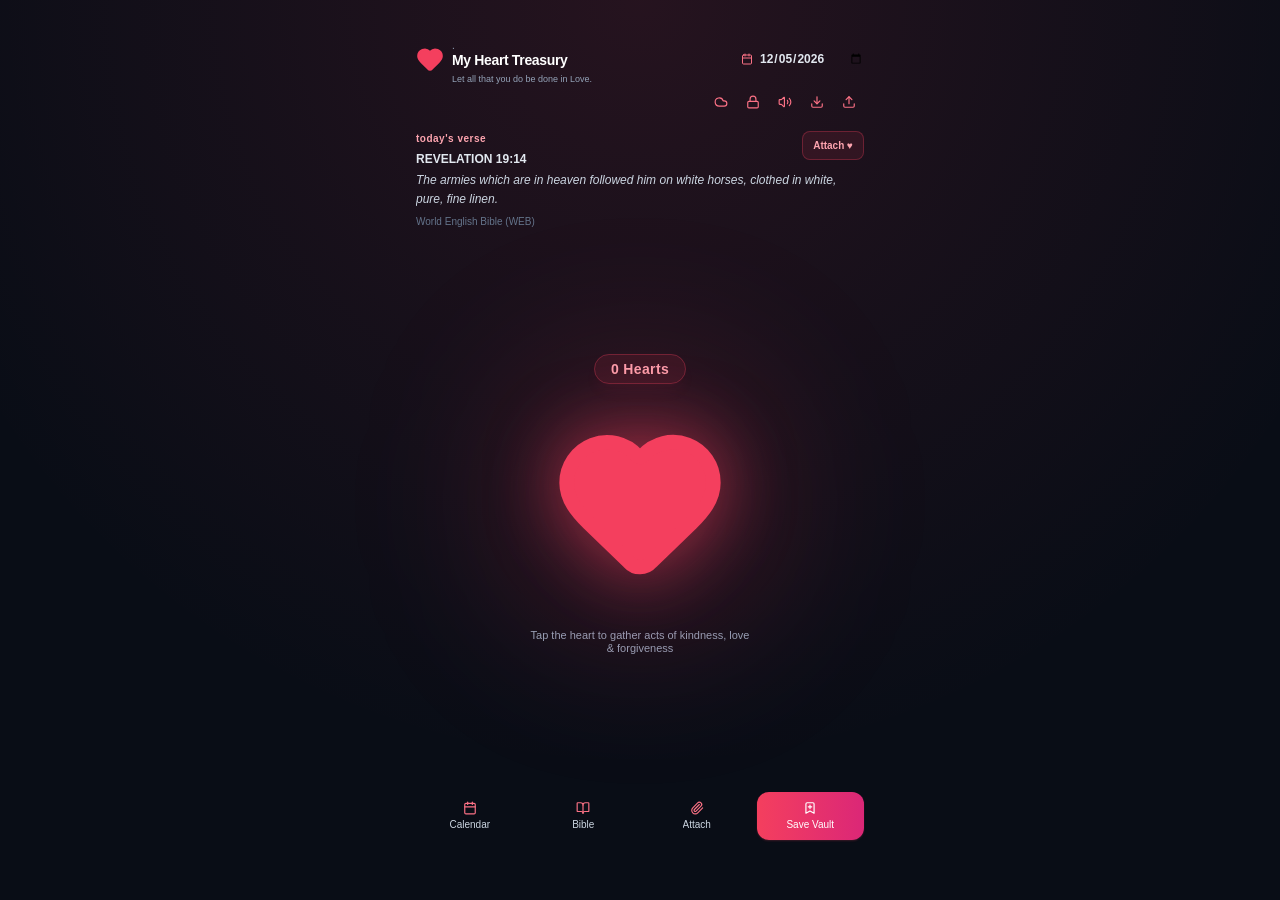
==== commit a21c7278: "Update index.html" ====
--- a/index.html
+++ b/index.html
@@ -64,7 +64,7 @@
             </div>
     </header>
             
-            <div class="flex items center justify-end gap-0.5 mt-0.2 mb-2 w-full max-w-md mx-auto">
+            <div class="flex items center justify-end gap-0.5 mt-0.2 w-full max-w-md mx-auto">
     <!-- Google Drive Sync Button -->
     <button id="gdriveSyncBtn" class="p-2 rounded-xl bg-transparent text-rose-400 hover:bg-slate-700/50 transition" title="Sync to Google Drive">
         <i data-lucide="cloud" class="w-3.5 h-3.5"></i>
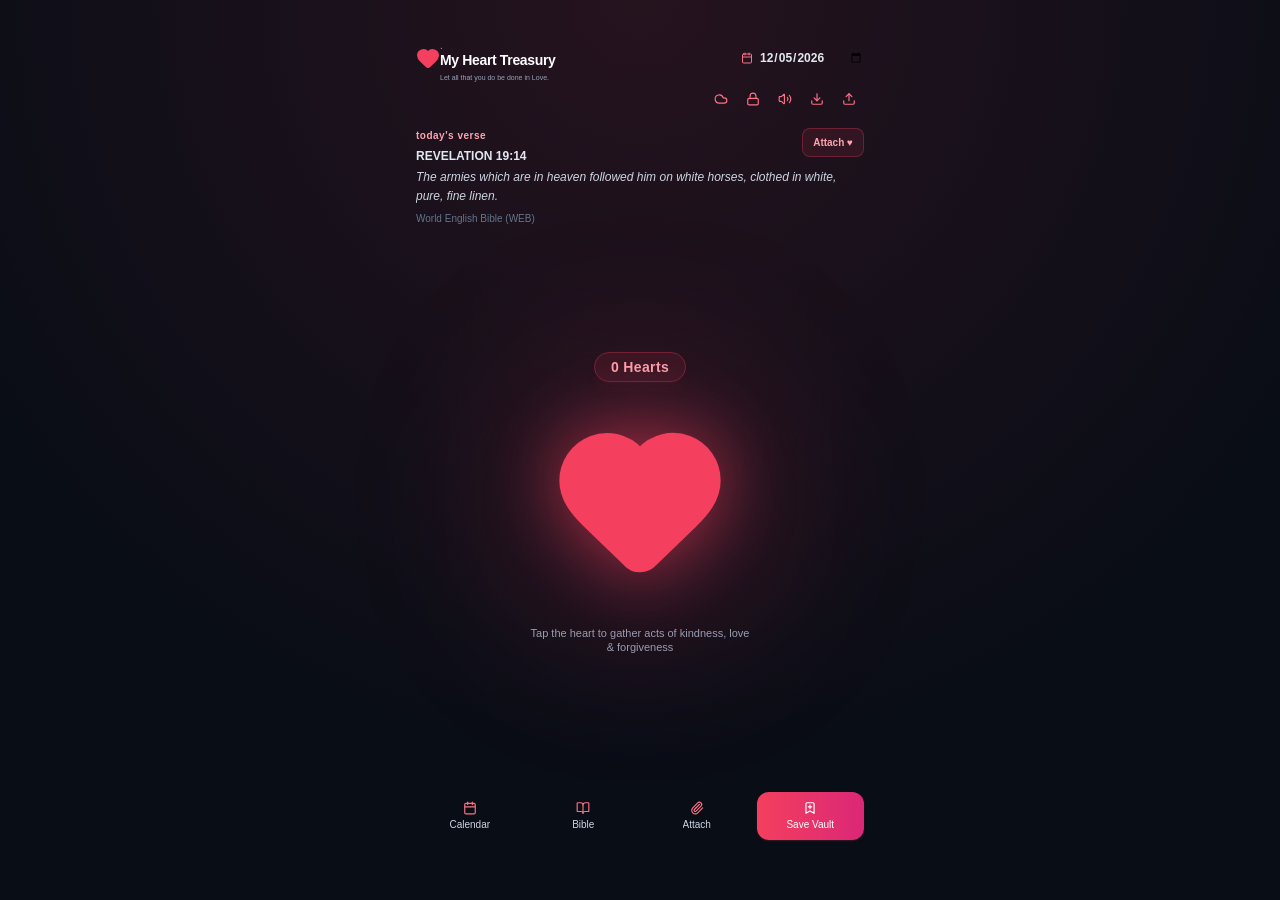
==== commit ddd01edf: "Update index.html" ====
--- a/index.html
+++ b/index.html
@@ -45,12 +45,12 @@
 
     <!-- Compact App Header -->
     <header class="flex items-center justify-between w-full max-w-md mx-auto">
-        <div class="flex items-center gap-2">
-            <i data-lucide="heart" class="w-7 h-7 text-rose-500 fill-rose-500 animate-pulse"></i>
+        <div class="flex items-center gap-1-5">
+            <i data-lucide="heart" class="w-6 h-6 text-rose-500 fill-rose-500 animate-pulse"></i>
             <div>
                 <p class="text-[10px] text-slate-400 mt-1.5">.</p>
                 <h1 class="text-sm font-semibold text-white tracking-tight leading-none">My Heart Treasury</h1>
-                <p class="text-[9px] text-slate-400 mt-1.5">Let all that you do be done in Love.</p>
+                <p class="text-[7px] text-slate-400 mt-1.5">Let all that you do be done in Love.</p>
             </div>
         </div>
         
@@ -58,7 +58,7 @@
        <!-- Compact Session Bar -->
     <section class="flex items-center justify-between w-full max-w-md mx-auto">
         <div class="home-date-control flex items-center justify-center text-xs">
-            <div class="flex items-center justify-center gap-1.5 text-slate-300 font-medium">
+            <div class="flex items-center justify-center gap-1.5 text-slate-200 font-medium">
                 <i data-lucide="calendar" class="w-3 h-3 text-rose-400"></i>
                 <input type="date" id="savingsDate" class="bg-transparent text-slate-200 focus:outline-none font-semibold">
             </div>
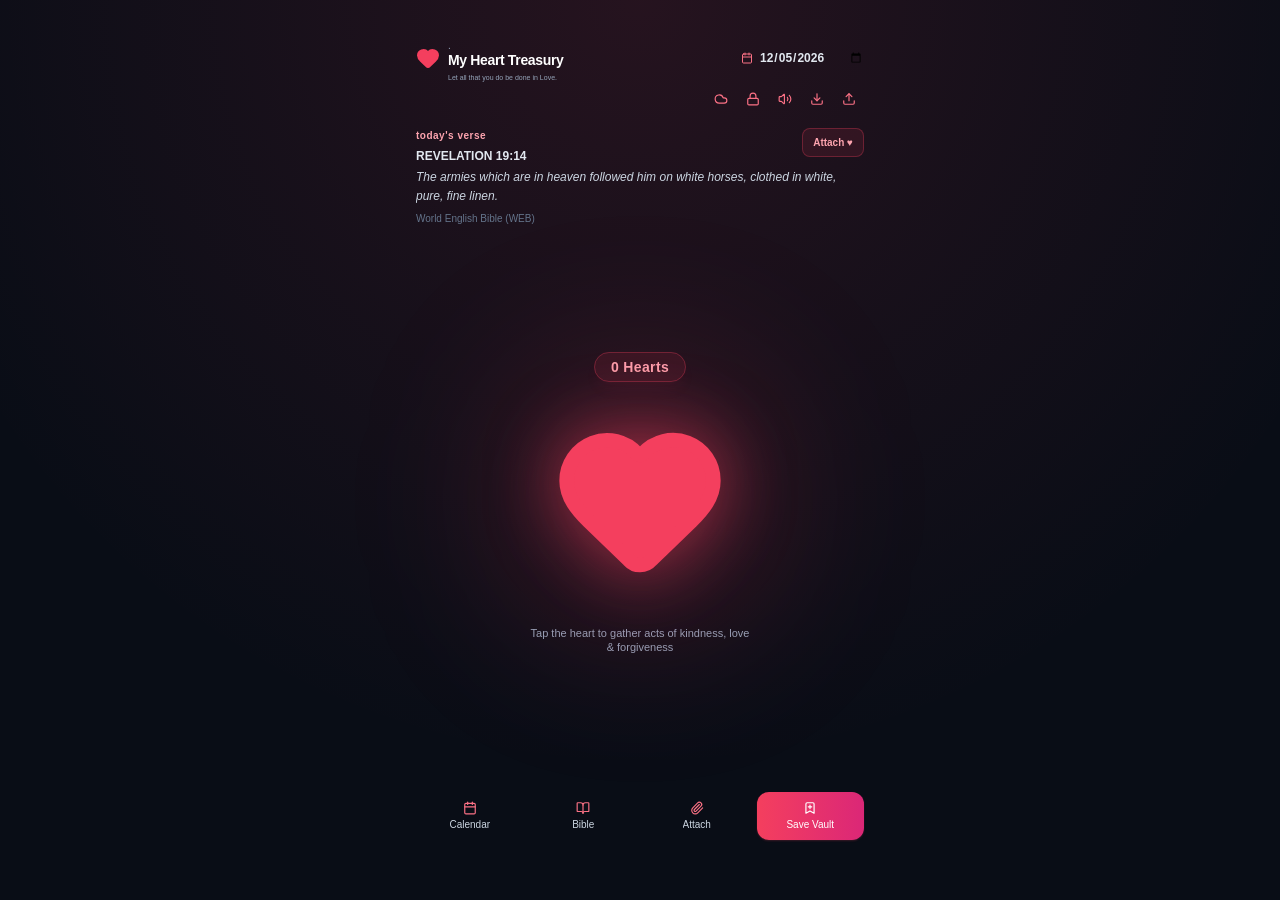
==== commit 8cffc5df: "Update index.html" ====
--- a/index.html
+++ b/index.html
@@ -45,7 +45,7 @@
 
     <!-- Compact App Header -->
     <header class="flex items-center justify-between w-full max-w-md mx-auto">
-        <div class="flex items-center gap-1-5">
+        <div class="flex items-center gap-2">
             <i data-lucide="heart" class="w-6 h-6 text-rose-500 fill-rose-500 animate-pulse"></i>
             <div>
                 <p class="text-[10px] text-slate-400 mt-1.5">.</p>
